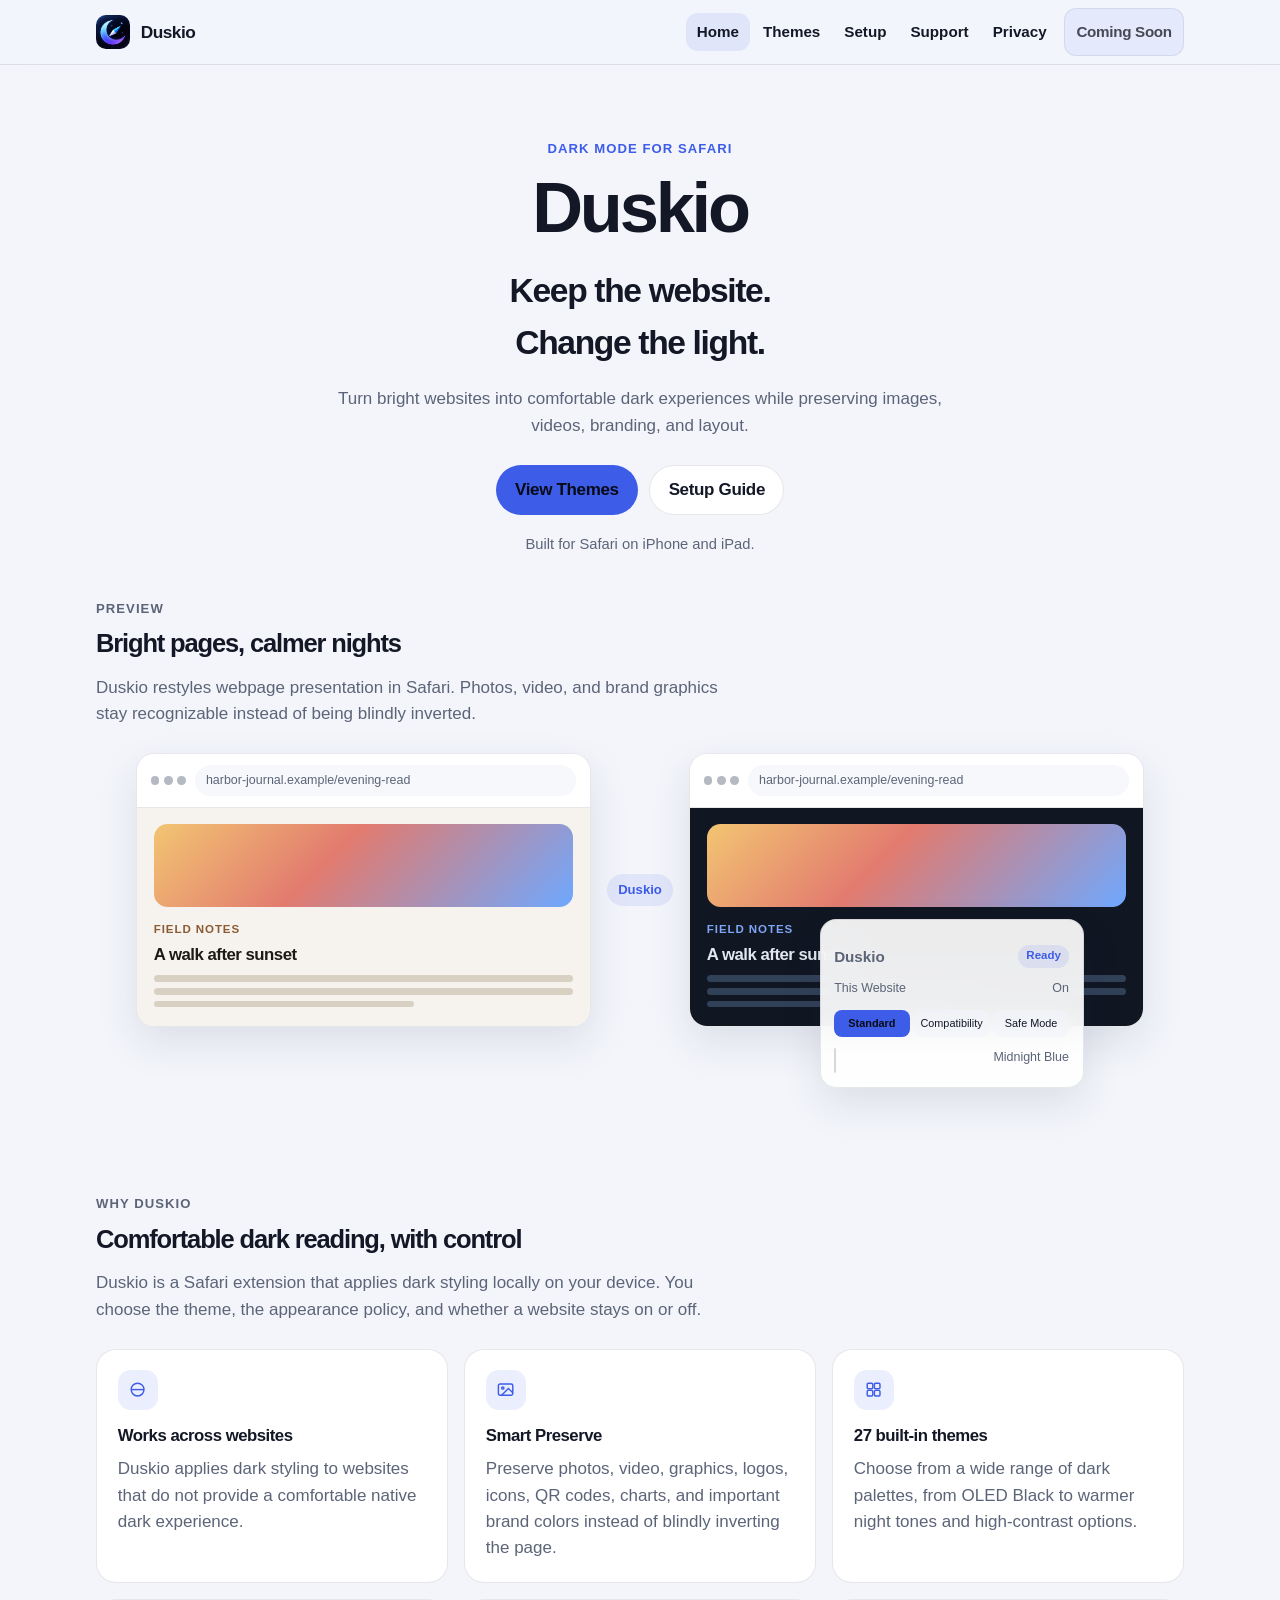
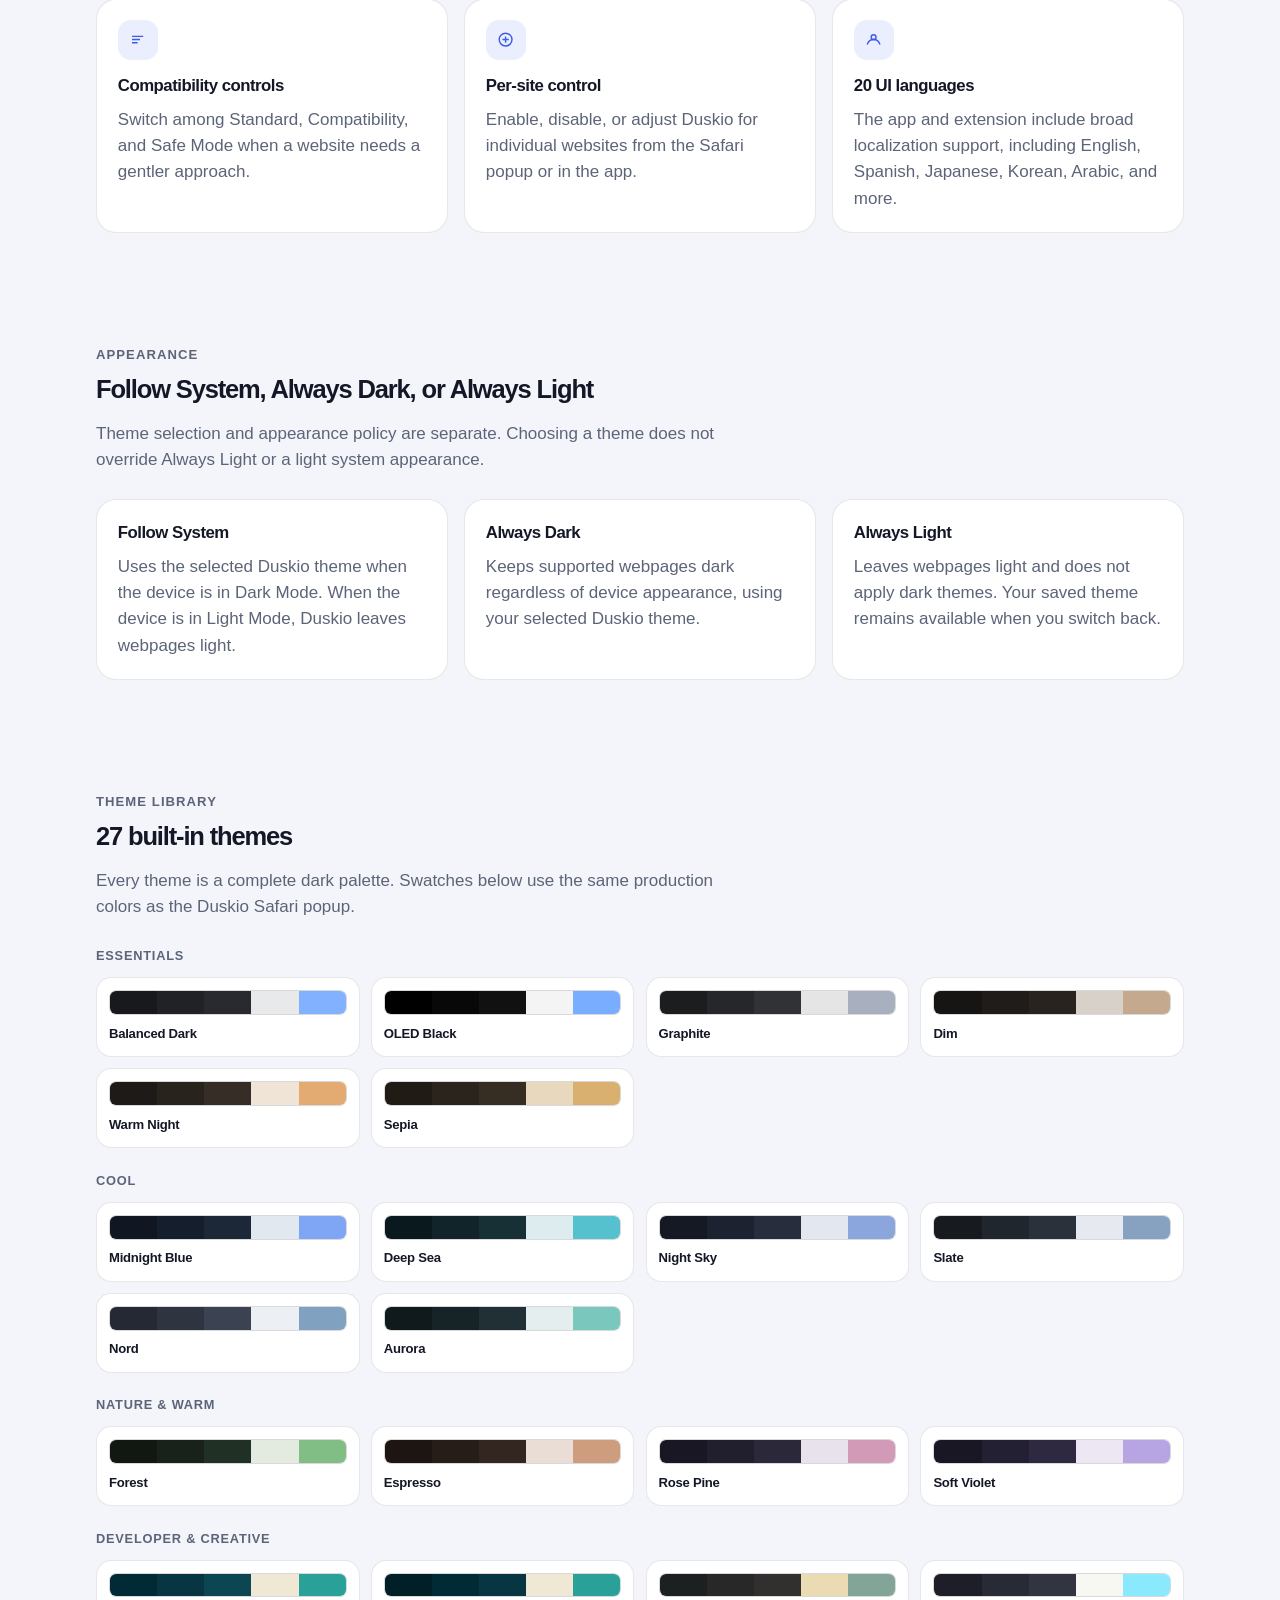
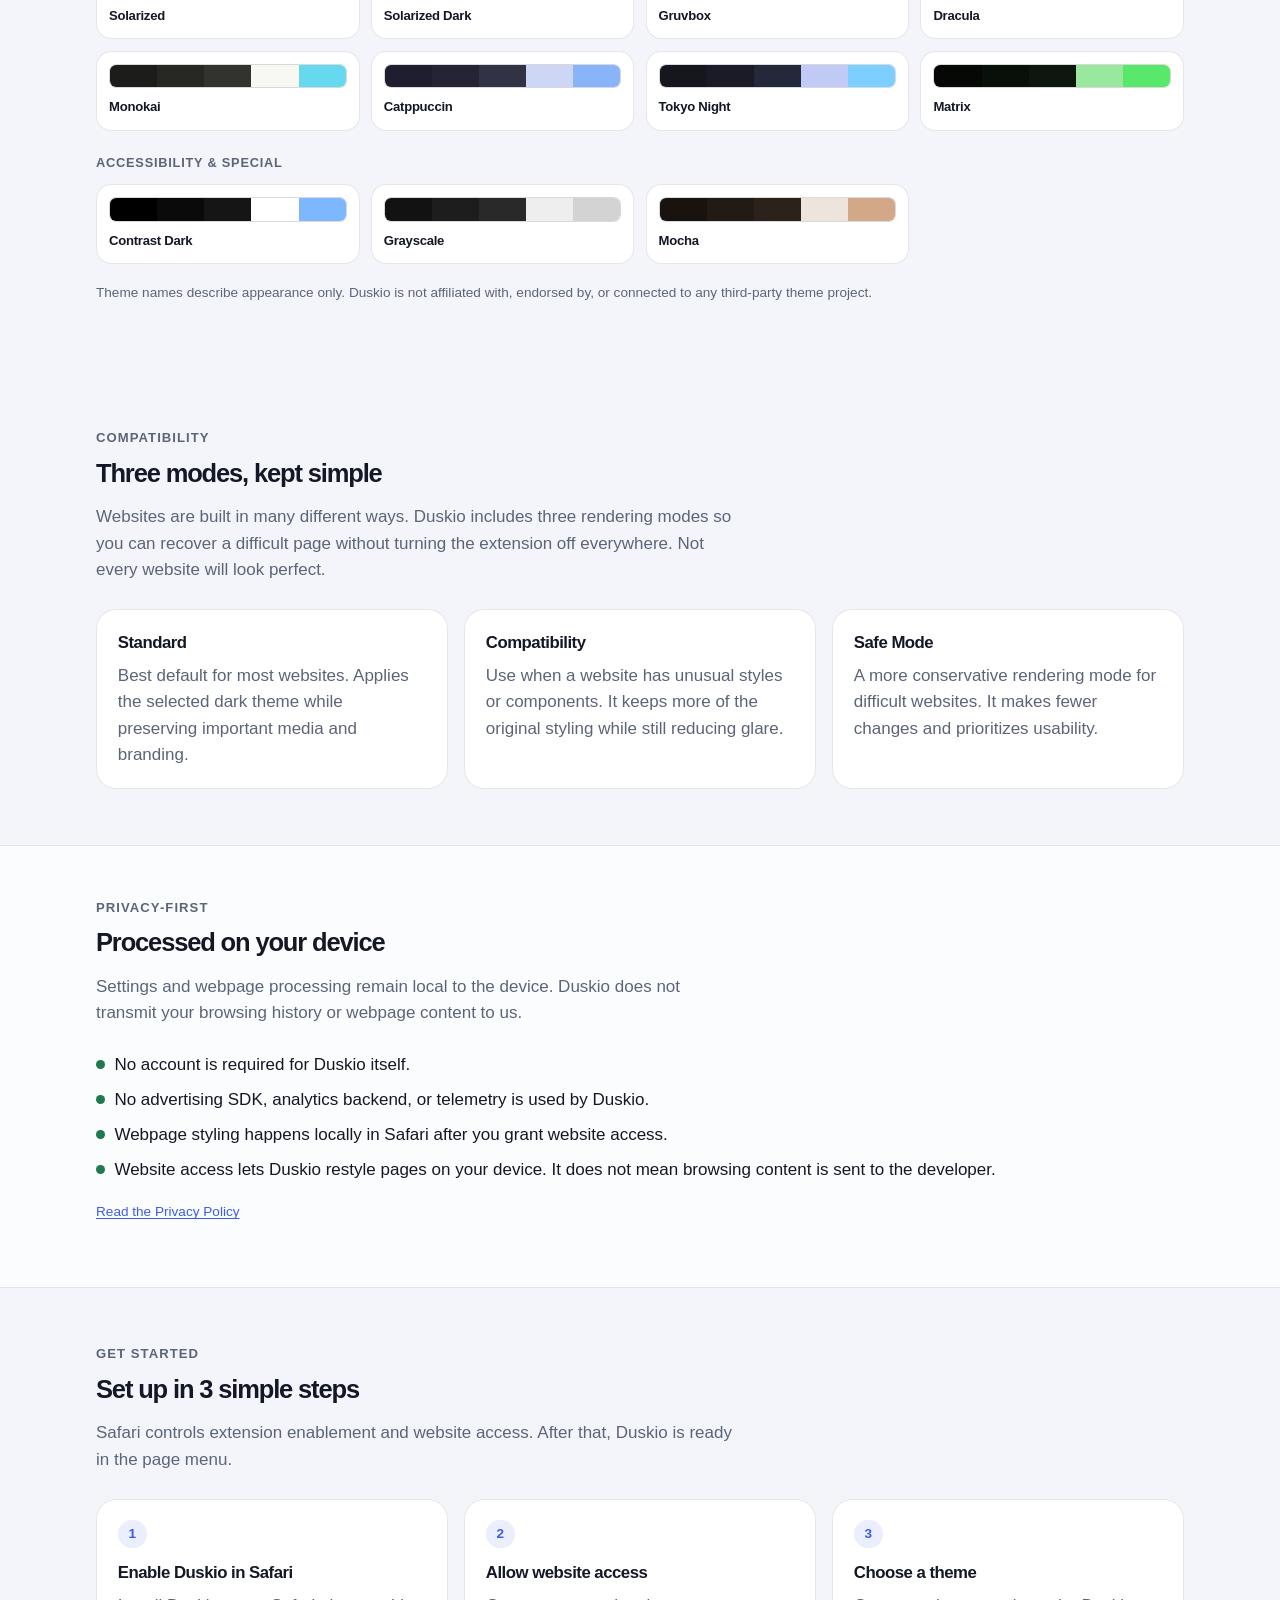
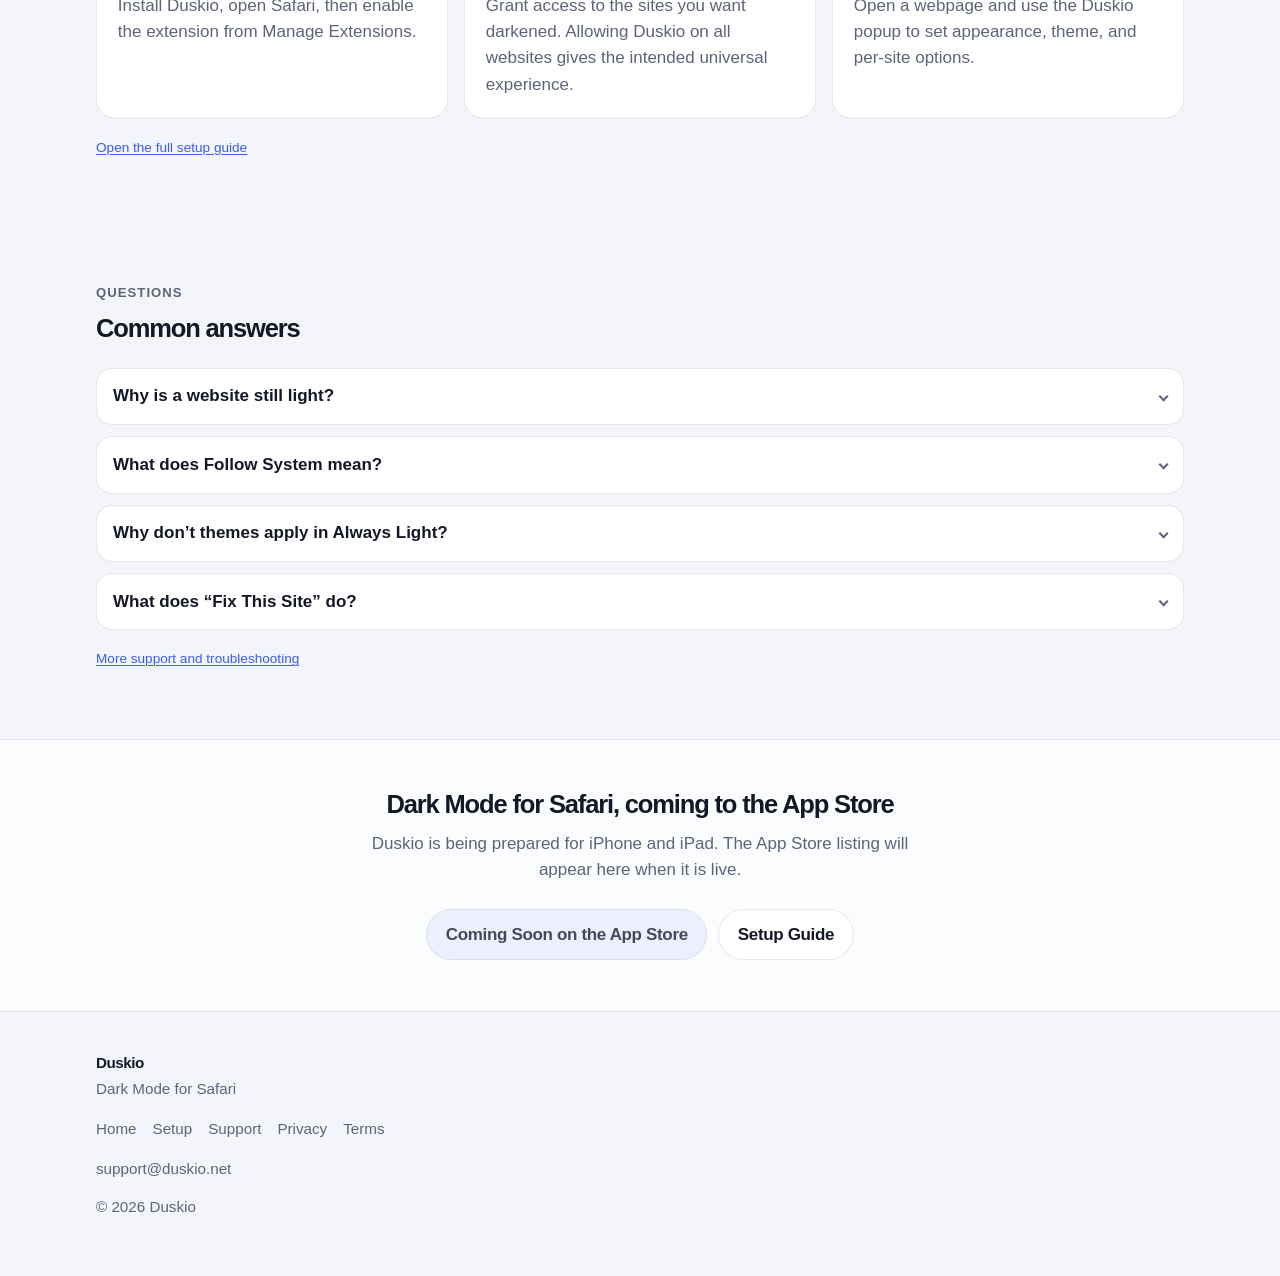
==== index.html @ 2002331a "Add Setup screenshots and finalize Duskio website V1" ====
<!DOCTYPE html>
<html lang="en" dir="ltr">
<head>
  <meta charset="utf-8">
  <meta name="viewport" content="width=device-width, initial-scale=1">
  <title>Duskio – Dark Mode for Safari</title>
  <meta name="description" content="Duskio brings customizable dark mode to Safari with 27 themes, smart media preservation, per-site controls, and privacy-first local processing.">
  <link rel="canonical" href="https://duskio.net/">
  <meta name="color-scheme" content="light dark">
  <meta name="theme-color" content="#080c1a" media="(prefers-color-scheme: dark)">
  <meta name="theme-color" content="#f3f5fb" media="(prefers-color-scheme: light)">
  <meta property="og:locale" content="en_US">
  <meta property="og:type" content="website">
  <meta property="og:site_name" content="Duskio">
  <meta property="og:title" content="Duskio – Dark Mode for Safari">
  <meta property="og:description" content="Duskio brings customizable dark mode to Safari with 27 themes, smart media preservation, per-site controls, and privacy-first local processing.">
  <meta property="og:url" content="https://duskio.net/">
  <meta property="og:image" content="https://duskio.net/assets/app-icon.png">
  <meta name="twitter:card" content="summary">
  <meta name="twitter:title" content="Duskio – Dark Mode for Safari">
  <meta name="twitter:description" content="Customizable dark mode for Safari on iPhone and iPad, with 27 themes and local processing.">
  <meta name="twitter:image" content="https://duskio.net/assets/app-icon.png">
  <link rel="icon" href="/assets/logo-mark.png" type="image/png">
  <link rel="apple-touch-icon" href="/assets/logo-mark.png">
  <link rel="stylesheet" href="/css/main.css">
  <script type="application/ld+json">
  {
    "@context": "https://schema.org",
    "@type": "SoftwareApplication",
    "name": "Duskio",
    "alternateName": "Duskio – Dark Mode for Safari",
    "applicationCategory": "UtilitiesApplication",
    "operatingSystem": "iOS, iPadOS",
    "description": "Duskio brings customizable dark mode to Safari with 27 themes, smart media preservation, per-site controls, and privacy-first local processing.",
    "url": "https://duskio.net/",
    "image": "https://duskio.net/assets/app-icon.png",
    "featureList": [
      "Dark mode for Safari websites",
      "27 built-in themes",
      "Smart Preserve for photos, video, logos, and charts",
      "Standard, Compatibility, and Safe Mode",
      "Per-site controls",
      "Local processing on device"
    ],
    "publisher": {
      "@type": "Organization",
      "name": "Duskio",
      "url": "https://duskio.net/",
      "email": "support@duskio.net"
    }
  }
  </script>
</head>
<body>
  <a class="skip-link" href="#content">Skip to content</a>
  <header class="site-header">
    <div class="wrap header-inner">
      <a class="brand" href="/">
        <img src="/assets/logo-mark.png" width="36" height="36" alt="">
        <span>Duskio</span>
      </a>
      <button class="nav-toggle" type="button" aria-expanded="false" aria-controls="site-nav" aria-label="Open menu">
        <span class="nav-toggle-bars" aria-hidden="true"></span>
      </button>
      <nav id="site-nav" class="site-nav" aria-label="Primary">
        <ul>
          <li><a href="/" aria-current="page">Home</a></li>
          <li><a href="/#themes">Themes</a></li>
          <li><a href="/setup/">Setup</a></li>
          <li><a href="/support/">Support</a></li>
          <li><a href="/privacy/">Privacy</a></li>
        </ul>
        <a class="btn btn-store is-disabled" data-app-store data-store-label="short" aria-disabled="true" tabindex="-1">Coming Soon</a>
      </nav>
    </div>
  </header>

  <main id="content">
    <section class="hero wrap">
      <p class="hero-kicker">Dark Mode for Safari</p>
      <h1>Duskio</h1>
      <p class="brand-line">Keep the website.<br>Change the light.</p>
      <p class="support">Turn bright websites into comfortable dark experiences while preserving images, videos, branding, and layout.</p>
      <div class="hero-actions">
        <a class="btn btn-primary" href="#themes">View Themes</a>
        <a class="btn btn-secondary" href="/setup/">Setup Guide</a>
      </div>
      <p class="hero-note">Built for Safari on iPhone and iPad.</p>
    </section>

    <section class="section visual-section" aria-labelledby="preview-title">
      <div class="wrap">
        <div class="section-copy">
          <p class="eyebrow">Preview</p>
          <h2 id="preview-title">Bright pages, calmer nights</h2>
          <p>Duskio restyles webpage presentation in Safari. Photos, video, and brand graphics stay recognizable instead of being blindly inverted.</p>
        </div>
        <figure>
          <div class="visual-stage">
            <div class="browser is-light" aria-hidden="true">
              <div class="browser-bar">
                <div class="browser-dots"><span></span><span></span><span></span></div>
                <div class="browser-url">harbor-journal.example/evening-read</div>
              </div>
              <div class="article">
                <div class="article-photo"></div>
                <p class="article-kicker">Field notes</p>
                <h3>A walk after sunset</h3>
                <div class="article-line"></div>
                <div class="article-line"></div>
                <div class="article-line short"></div>
              </div>
            </div>
            <div class="visual-arrow" aria-hidden="true"><span>Duskio</span></div>
            <div class="browser is-dark" aria-hidden="true">
              <div class="browser-bar">
                <div class="browser-dots"><span></span><span></span><span></span></div>
                <div class="browser-url">harbor-journal.example/evening-read</div>
              </div>
              <div class="article">
                <div class="article-photo"></div>
                <p class="article-kicker">Field notes</p>
                <h3>A walk after sunset</h3>
                <div class="article-line"></div>
                <div class="article-line"></div>
                <div class="article-line short"></div>
              </div>
            </div>
            <div class="popup-mock" aria-hidden="true">
              <div class="popup-row">
                <h3>Duskio</h3>
                <span class="popup-pill">Ready</span>
              </div>
              <div class="popup-row"><span>This Website</span><span>On</span></div>
              <div class="segment-mock">
                <span class="is-on">Standard</span>
                <span>Compatibility</span>
                <span>Safe Mode</span>
              </div>
              <div class="popup-row">
                <span class="theme-swatch" data-theme="midnightBlue"><span></span><span></span><span></span><span></span><span></span></span>
                <span>Midnight Blue</span>
              </div>
            </div>
          </div>
          <figcaption class="sr-only">Conceptual illustration of a bright article becoming a dark article with Duskio, while a colorful photo stays intact.</figcaption>
        </figure>
      </div>
    </section>

    <section class="section" id="features" aria-labelledby="features-title">
      <div class="wrap">
        <div class="section-copy">
          <p class="eyebrow">Why Duskio</p>
          <h2 id="features-title">Comfortable dark reading, with control</h2>
          <p>Duskio is a Safari extension that applies dark styling locally on your device. You choose the theme, the appearance policy, and whether a website stays on or off.</p>
        </div>
        <div class="feature-grid">
          <article class="feature-card">
            <div class="icon-badge" aria-hidden="true">
              <svg viewBox="0 0 24 24" fill="none" stroke="currentColor" stroke-width="1.8"><circle cx="12" cy="12" r="8"/><path d="M4 12h16"/></svg>
            </div>
            <h3>Works across websites</h3>
            <p>Duskio applies dark styling to websites that do not provide a comfortable native dark experience.</p>
          </article>
          <article class="feature-card">
            <div class="icon-badge" aria-hidden="true">
              <svg viewBox="0 0 24 24" fill="none" stroke="currentColor" stroke-width="1.8"><rect x="3" y="5" width="18" height="14" rx="2"/><circle cx="8.5" cy="10" r="1.4"/><path d="M21 16l-5.5-5.5L7 19"/></svg>
            </div>
            <h3>Smart Preserve</h3>
            <p>Preserve photos, video, graphics, logos, icons, QR codes, charts, and important brand colors instead of blindly inverting the page.</p>
          </article>
          <article class="feature-card">
            <div class="icon-badge" aria-hidden="true">
              <svg viewBox="0 0 24 24" fill="none" stroke="currentColor" stroke-width="1.8"><rect x="4" y="4" width="7" height="7" rx="1.5"/><rect x="13" y="4" width="7" height="7" rx="1.5"/><rect x="4" y="13" width="7" height="7" rx="1.5"/><rect x="13" y="13" width="7" height="7" rx="1.5"/></svg>
            </div>
            <h3>27 built-in themes</h3>
            <p>Choose from a wide range of dark palettes, from OLED Black to warmer night tones and high-contrast options.</p>
          </article>
          <article class="feature-card">
            <div class="icon-badge" aria-hidden="true">
              <svg viewBox="0 0 24 24" fill="none" stroke="currentColor" stroke-width="1.8"><path d="M5 8h14M5 12h10M5 16h7"/></svg>
            </div>
            <h3>Compatibility controls</h3>
            <p>Switch among Standard, Compatibility, and Safe Mode when a website needs a gentler approach.</p>
          </article>
          <article class="feature-card">
            <div class="icon-badge" aria-hidden="true">
              <svg viewBox="0 0 24 24" fill="none" stroke="currentColor" stroke-width="1.8"><circle cx="12" cy="12" r="8"/><path d="M12 8v8M8 12h8"/></svg>
            </div>
            <h3>Per-site control</h3>
            <p>Enable, disable, or adjust Duskio for individual websites from the Safari popup or in the app.</p>
          </article>
          <article class="feature-card">
            <div class="icon-badge" aria-hidden="true">
              <svg viewBox="0 0 24 24" fill="none" stroke="currentColor" stroke-width="1.8"><path d="M4 18c3-8 13-8 16 0"/><circle cx="12" cy="9" r="3"/></svg>
            </div>
            <h3>20 UI languages</h3>
            <p>The app and extension include broad localization support, including English, Spanish, Japanese, Korean, Arabic, and more.</p>
          </article>
        </div>
      </div>
    </section>

    <section class="section" id="appearance" aria-labelledby="appearance-title">
      <div class="wrap">
        <div class="section-copy">
          <p class="eyebrow">Appearance</p>
          <h2 id="appearance-title">Follow System, Always Dark, or Always Light</h2>
          <p>Theme selection and appearance policy are separate. Choosing a theme does not override Always Light or a light system appearance.</p>
        </div>
        <div class="mode-grid">
          <article class="mode-card">
            <h3>Follow System</h3>
            <p>Uses the selected Duskio theme when the device is in Dark Mode. When the device is in Light Mode, Duskio leaves webpages light.</p>
          </article>
          <article class="mode-card">
            <h3>Always Dark</h3>
            <p>Keeps supported webpages dark regardless of device appearance, using your selected Duskio theme.</p>
          </article>
          <article class="mode-card">
            <h3>Always Light</h3>
            <p>Leaves webpages light and does not apply dark themes. Your saved theme remains available when you switch back.</p>
          </article>
        </div>
      </div>
    </section>

    <section class="section" id="themes" aria-labelledby="themes-title">
      <div class="wrap">
        <div class="section-copy">
          <p class="eyebrow">Theme library</p>
          <h2 id="themes-title">27 built-in themes</h2>
          <p>Every theme is a complete dark palette. Swatches below use the same production colors as the Duskio Safari popup.</p>
        </div>

        <div class="theme-group">
          <h3 class="theme-group-title">Essentials</h3>
          <ul class="theme-grid">
            <li class="theme-card" data-theme="balanced"><div class="theme-swatch" aria-hidden="true"><span></span><span></span><span></span><span></span><span></span></div><p class="theme-name">Balanced Dark</p></li>
            <li class="theme-card" data-theme="oledBlack"><div class="theme-swatch" aria-hidden="true"><span></span><span></span><span></span><span></span><span></span></div><p class="theme-name">OLED Black</p></li>
            <li class="theme-card" data-theme="graphite"><div class="theme-swatch" aria-hidden="true"><span></span><span></span><span></span><span></span><span></span></div><p class="theme-name">Graphite</p></li>
            <li class="theme-card" data-theme="dim"><div class="theme-swatch" aria-hidden="true"><span></span><span></span><span></span><span></span><span></span></div><p class="theme-name">Dim</p></li>
            <li class="theme-card" data-theme="warm"><div class="theme-swatch" aria-hidden="true"><span></span><span></span><span></span><span></span><span></span></div><p class="theme-name">Warm Night</p></li>
            <li class="theme-card" data-theme="sepia"><div class="theme-swatch" aria-hidden="true"><span></span><span></span><span></span><span></span><span></span></div><p class="theme-name">Sepia</p></li>
          </ul>
        </div>

        <div class="theme-group">
          <h3 class="theme-group-title">Cool</h3>
          <ul class="theme-grid">
            <li class="theme-card" data-theme="midnightBlue"><div class="theme-swatch" aria-hidden="true"><span></span><span></span><span></span><span></span><span></span></div><p class="theme-name">Midnight Blue</p></li>
            <li class="theme-card" data-theme="deepSea"><div class="theme-swatch" aria-hidden="true"><span></span><span></span><span></span><span></span><span></span></div><p class="theme-name">Deep Sea</p></li>
            <li class="theme-card" data-theme="nightSky"><div class="theme-swatch" aria-hidden="true"><span></span><span></span><span></span><span></span><span></span></div><p class="theme-name">Night Sky</p></li>
            <li class="theme-card" data-theme="slate"><div class="theme-swatch" aria-hidden="true"><span></span><span></span><span></span><span></span><span></span></div><p class="theme-name">Slate</p></li>
            <li class="theme-card" data-theme="nord"><div class="theme-swatch" aria-hidden="true"><span></span><span></span><span></span><span></span><span></span></div><p class="theme-name">Nord</p></li>
            <li class="theme-card" data-theme="aurora"><div class="theme-swatch" aria-hidden="true"><span></span><span></span><span></span><span></span><span></span></div><p class="theme-name">Aurora</p></li>
          </ul>
        </div>

        <div class="theme-group">
          <h3 class="theme-group-title">Nature &amp; Warm</h3>
          <ul class="theme-grid">
            <li class="theme-card" data-theme="forest"><div class="theme-swatch" aria-hidden="true"><span></span><span></span><span></span><span></span><span></span></div><p class="theme-name">Forest</p></li>
            <li class="theme-card" data-theme="espresso"><div class="theme-swatch" aria-hidden="true"><span></span><span></span><span></span><span></span><span></span></div><p class="theme-name">Espresso</p></li>
            <li class="theme-card" data-theme="rosePine"><div class="theme-swatch" aria-hidden="true"><span></span><span></span><span></span><span></span><span></span></div><p class="theme-name">Rose Pine</p></li>
            <li class="theme-card" data-theme="softViolet"><div class="theme-swatch" aria-hidden="true"><span></span><span></span><span></span><span></span><span></span></div><p class="theme-name">Soft Violet</p></li>
          </ul>
        </div>

        <div class="theme-group">
          <h3 class="theme-group-title">Developer &amp; Creative</h3>
          <ul class="theme-grid">
            <li class="theme-card" data-theme="solarized"><div class="theme-swatch" aria-hidden="true"><span></span><span></span><span></span><span></span><span></span></div><p class="theme-name">Solarized</p></li>
            <li class="theme-card" data-theme="solarizedDark"><div class="theme-swatch" aria-hidden="true"><span></span><span></span><span></span><span></span><span></span></div><p class="theme-name">Solarized Dark</p></li>
            <li class="theme-card" data-theme="gruvbox"><div class="theme-swatch" aria-hidden="true"><span></span><span></span><span></span><span></span><span></span></div><p class="theme-name">Gruvbox</p></li>
            <li class="theme-card" data-theme="dracula"><div class="theme-swatch" aria-hidden="true"><span></span><span></span><span></span><span></span><span></span></div><p class="theme-name">Dracula</p></li>
            <li class="theme-card" data-theme="monokai"><div class="theme-swatch" aria-hidden="true"><span></span><span></span><span></span><span></span><span></span></div><p class="theme-name">Monokai</p></li>
            <li class="theme-card" data-theme="catppuccin"><div class="theme-swatch" aria-hidden="true"><span></span><span></span><span></span><span></span><span></span></div><p class="theme-name">Catppuccin</p></li>
            <li class="theme-card" data-theme="tokyoNight"><div class="theme-swatch" aria-hidden="true"><span></span><span></span><span></span><span></span><span></span></div><p class="theme-name">Tokyo Night</p></li>
            <li class="theme-card" data-theme="matrix"><div class="theme-swatch" aria-hidden="true"><span></span><span></span><span></span><span></span><span></span></div><p class="theme-name">Matrix</p></li>
          </ul>
        </div>

        <div class="theme-group">
          <h3 class="theme-group-title">Accessibility &amp; Special</h3>
          <ul class="theme-grid">
            <li class="theme-card" data-theme="contrastDark"><div class="theme-swatch" aria-hidden="true"><span></span><span></span><span></span><span></span><span></span></div><p class="theme-name">Contrast Dark</p></li>
            <li class="theme-card" data-theme="grayscale"><div class="theme-swatch" aria-hidden="true"><span></span><span></span><span></span><span></span><span></span></div><p class="theme-name">Grayscale</p></li>
            <li class="theme-card" data-theme="mocha"><div class="theme-swatch" aria-hidden="true"><span></span><span></span><span></span><span></span><span></span></div><p class="theme-name">Mocha</p></li>
          </ul>
        </div>
        <p class="fine-print">Theme names describe appearance only. Duskio is not affiliated with, endorsed by, or connected to any third-party theme project.</p>
      </div>
    </section>

    <section class="section" id="compatibility" aria-labelledby="compat-title">
      <div class="wrap">
        <div class="section-copy">
          <p class="eyebrow">Compatibility</p>
          <h2 id="compat-title">Three modes, kept simple</h2>
          <p>Websites are built in many different ways. Duskio includes three rendering modes so you can recover a difficult page without turning the extension off everywhere. Not every website will look perfect.</p>
        </div>
        <div class="mode-grid">
          <article class="mode-card">
            <h3>Standard</h3>
            <p>Best default for most websites. Applies the selected dark theme while preserving important media and branding.</p>
          </article>
          <article class="mode-card">
            <h3>Compatibility</h3>
            <p>Use when a website has unusual styles or components. It keeps more of the original styling while still reducing glare.</p>
          </article>
          <article class="mode-card">
            <h3>Safe Mode</h3>
            <p>A more conservative rendering mode for difficult websites. It makes fewer changes and prioritizes usability.</p>
          </article>
        </div>
      </div>
    </section>

    <section class="privacy-band" id="privacy-first" aria-labelledby="privacy-title">
      <div class="wrap">
        <div class="section-copy">
          <p class="eyebrow">Privacy-first</p>
          <h2 id="privacy-title">Processed on your device</h2>
          <p>Settings and webpage processing remain local to the device. Duskio does not transmit your browsing history or webpage content to us.</p>
        </div>
        <ul class="checklist">
          <li>No account is required for Duskio itself.</li>
          <li>No advertising SDK, analytics backend, or telemetry is used by Duskio.</li>
          <li>Webpage styling happens locally in Safari after you grant website access.</li>
          <li>Website access lets Duskio restyle pages on your device. It does not mean browsing content is sent to the developer.</li>
        </ul>
        <p class="fine-print"><a href="/privacy/">Read the Privacy Policy</a></p>
      </div>
    </section>

    <section class="section" id="setup" aria-labelledby="setup-title">
      <div class="wrap">
        <div class="section-copy">
          <p class="eyebrow">Get started</p>
          <h2 id="setup-title">Set up in 3 simple steps</h2>
          <p>Safari controls extension enablement and website access. After that, Duskio is ready in the page menu.</p>
        </div>
        <div class="step-grid">
          <article class="step-card">
            <span class="step-num">1</span>
            <h3>Enable Duskio in Safari</h3>
            <p>Install Duskio, open Safari, then enable the extension from Manage Extensions.</p>
          </article>
          <article class="step-card">
            <span class="step-num">2</span>
            <h3>Allow website access</h3>
            <p>Grant access to the sites you want darkened. Allowing Duskio on all websites gives the intended universal experience.</p>
          </article>
          <article class="step-card">
            <span class="step-num">3</span>
            <h3>Choose a theme</h3>
            <p>Open a webpage and use the Duskio popup to set appearance, theme, and per-site options.</p>
          </article>
        </div>
        <p class="fine-print"><a href="/setup/">Open the full setup guide</a></p>
      </div>
    </section>

    <section class="section" id="faq" aria-labelledby="faq-title">
      <div class="wrap">
        <div class="section-copy">
          <p class="eyebrow">Questions</p>
          <h2 id="faq-title">Common answers</h2>
        </div>
        <div class="faq-list">
          <details>
            <summary>Why is a website still light?</summary>
            <p>Confirm Duskio is enabled, website access is granted, This Website is on, and Appearance is not set to Always Light. If the device is in Light Mode and Follow System is selected, Duskio will not darken pages. Then reload the page.</p>
          </details>
          <details>
            <summary>What does Follow System mean?</summary>
            <p>Follow System uses the selected Duskio theme when the device is in Dark Mode. It leaves webpages light when the device is in Light Mode.</p>
          </details>
          <details>
            <summary>Why don’t themes apply in Always Light?</summary>
            <p>Always Light leaves webpages light and does not apply dark themes. Your theme stays saved for when you choose Follow System or Always Dark.</p>
          </details>
          <details>
            <summary>What does “Fix This Site” do?</summary>
            <p>It helps recover a page that looks wrong. Choose the issue you see, then try Compatibility, Safe Mode, turn Duskio off for that site, or restore Standard. The choice stays on your device.</p>
          </details>
        </div>
        <p class="fine-print"><a href="/support/">More support and troubleshooting</a></p>
      </div>
    </section>

    <section class="cta-band" aria-labelledby="cta-title">
      <div class="wrap">
        <h2 id="cta-title">Dark Mode for Safari, coming to the App Store</h2>
        <p>Duskio is being prepared for iPhone and iPad. The App Store listing will appear here when it is live.</p>
        <div class="cta-actions">
          <a class="btn btn-store is-disabled" data-app-store aria-disabled="true" tabindex="-1">Coming Soon on the App Store</a>
          <a class="btn btn-secondary" href="/setup/">Setup Guide</a>
        </div>
      </div>
    </section>
  </main>

  <footer class="site-footer">
    <div class="wrap">
      <div class="footer-brand">Duskio</div>
      <p class="footer-tag">Dark Mode for Safari</p>
      <nav class="footer-nav" aria-label="Footer">
        <a href="/">Home</a>
        <a href="/setup/">Setup</a>
        <a href="/support/">Support</a>
        <a href="/privacy/">Privacy</a>
        <a href="/terms/">Terms</a>
      </nav>
      <p><a href="mailto:support@duskio.net">support@duskio.net</a></p>
      <p>© 2026 Duskio</p>
    </div>
  </footer>
  <script src="/js/main.js"></script>
</body>
</html>
---- css/main.css ----
/* Duskio website – system fonts, local assets only */

:root {
  color-scheme: dark;
  --page: #080c1a;
  --surface: #12192c;
  --surface-elevated: #1b2440;
  --text-primary: #eef1f8;
  --text-secondary: #9aa6c3;
  --border: rgba(186, 200, 232, 0.12);
  --accent: #8fb4ff;
  --accent-soft: rgba(143, 180, 255, 0.14);
  --accent-strong: #c5d6ff;
  --glow: rgba(92, 122, 255, 0.22);
  --ok: #86d4a8;
  --shadow: 0 20px 50px rgba(0, 0, 0, 0.32);
  --radius: 1.25rem;
  --radius-sm: 0.8rem;
  --wrap: 68rem;
  --header-h: 4rem;
  --font: -apple-system, BlinkMacSystemFont, "SF Pro Display", "SF Pro Text", "Segoe UI", sans-serif;
}

@media (prefers-color-scheme: light) {
  :root {
    color-scheme: light;
    --page: #f3f5fb;
    --surface: #ffffff;
    --surface-elevated: #ffffff;
    --text-primary: #141826;
    --text-secondary: #5c6478;
    --border: rgba(20, 24, 38, 0.1);
    --accent: #3d5ce8;
    --accent-soft: rgba(61, 92, 232, 0.1);
    --accent-strong: #2c46c4;
    --glow: rgba(61, 92, 232, 0.12);
    --ok: #1f7a4d;
    --shadow: 0 16px 40px rgba(28, 36, 68, 0.1);
  }
}

*,
*::before,
*::after {
  box-sizing: border-box;
}

html {
  scroll-behavior: smooth;
  overflow-x: hidden;
}

html:focus-within {
  scroll-behavior: smooth;
}

body {
  margin: 0;
  min-height: 100vh;
  font-family: var(--font);
  font-size: 1.0625rem;
  line-height: 1.55;
  color: var(--text-primary);
  background:
    radial-gradient(70rem 32rem at 50% -12%, var(--glow), transparent 58%),
    var(--page);
  -webkit-font-smoothing: antialiased;
  text-rendering: optimizeLegibility;
}

img {
  max-width: 100%;
  height: auto;
  display: block;
}

a {
  color: var(--accent);
  text-decoration-thickness: 1px;
  text-underline-offset: 0.16em;
}

a:hover {
  color: var(--accent-strong);
}

:focus-visible {
  outline: 2px solid var(--accent);
  outline-offset: 3px;
}

.skip-link {
  position: absolute;
  inset-inline-start: 1rem;
  top: -5rem;
  z-index: 80;
  padding: 0.7rem 1rem;
  border-radius: 999px;
  background: var(--surface-elevated);
  color: var(--text-primary);
  font-weight: 650;
}

.skip-link:focus {
  top: 0.75rem;
}

.sr-only {
  position: absolute;
  width: 1px;
  height: 1px;
  padding: 0;
  margin: -1px;
  overflow: hidden;
  clip: rect(0, 0, 0, 0);
  white-space: nowrap;
  border: 0;
}

.wrap {
  width: min(calc(100% - 2.5rem), var(--wrap));
  margin-inline: auto;
}

.site-header {
  position: sticky;
  top: 0;
  z-index: 50;
  min-height: var(--header-h);
  border-bottom: 1px solid var(--border);
  background: color-mix(in srgb, var(--page) 78%, transparent);
  backdrop-filter: saturate(1.4) blur(18px);
  -webkit-backdrop-filter: saturate(1.4) blur(18px);
}

.header-inner {
  display: flex;
  align-items: center;
  justify-content: space-between;
  gap: 0.75rem;
  min-height: var(--header-h);
}

.brand {
  display: inline-flex;
  align-items: center;
  gap: 0.65rem;
  color: var(--text-primary);
  text-decoration: none;
  font-weight: 700;
  letter-spacing: -0.03em;
  font-size: 1.08rem;
}

.brand img {
  width: 2.15rem;
  height: 2.15rem;
  border-radius: 0.62rem;
}

.nav-toggle {
  width: 2.75rem;
  height: 2.75rem;
  display: inline-flex;
  align-items: center;
  justify-content: center;
  border: 1px solid var(--border);
  border-radius: 0.85rem;
  background: var(--surface);
  color: var(--text-primary);
  cursor: pointer;
}

.nav-toggle-bars,
.nav-toggle-bars::before,
.nav-toggle-bars::after {
  display: block;
  width: 1.1rem;
  height: 2px;
  border-radius: 1px;
  background: currentColor;
}

.nav-toggle-bars {
  position: relative;
}

.nav-toggle-bars::before,
.nav-toggle-bars::after {
  content: "";
  position: absolute;
  inset-inline-start: 0;
}

.nav-toggle-bars::before { top: -5px; }
.nav-toggle-bars::after { top: 5px; }

.nav-toggle[aria-expanded="true"] .nav-toggle-bars {
  background: transparent;
}

.nav-toggle[aria-expanded="true"] .nav-toggle-bars::before {
  top: 0;
  transform: rotate(45deg);
}

.nav-toggle[aria-expanded="true"] .nav-toggle-bars::after {
  top: 0;
  transform: rotate(-45deg);
}

.site-nav {
  display: none;
  flex-direction: column;
  gap: 0.35rem;
  position: absolute;
  inset-inline: 0;
  top: var(--header-h);
  padding: 0.85rem 1.25rem 1.25rem;
  border-bottom: 1px solid var(--border);
  background: var(--page);
}

.site-nav.is-open {
  display: flex;
}

.site-nav ul {
  list-style: none;
  margin: 0;
  padding: 0;
  display: flex;
  flex-direction: column;
}

.site-nav a {
  display: flex;
  align-items: center;
  min-height: 2.75rem;
  padding-inline: 0.7rem;
  border-radius: 0.75rem;
  color: var(--text-primary);
  text-decoration: none;
  font-weight: 600;
}

.site-nav a[aria-current="page"],
.site-nav a:hover {
  background: var(--accent-soft);
}

body.nav-open {
  overflow: hidden;
}

.btn {
  display: inline-flex;
  align-items: center;
  justify-content: center;
  min-height: 2.75rem;
  padding: 0.7rem 1.15rem;
  border-radius: 999px;
  border: 1px solid transparent;
  font: inherit;
  font-weight: 650;
  letter-spacing: -0.02em;
  text-decoration: none;
  cursor: pointer;
}

.btn-primary {
  color: #070b16;
  background: var(--accent);
}

.btn-primary:hover {
  color: #070b16;
  filter: brightness(1.06);
}

.btn-secondary {
  color: var(--text-primary);
  background: var(--surface);
  border-color: var(--border);
}

.btn-secondary:hover {
  color: var(--text-primary);
  background: var(--surface-elevated);
}

.btn-store {
  color: var(--text-primary);
  background: var(--accent-soft);
  border-color: var(--border);
}

.btn-store.is-disabled {
  cursor: default;
  opacity: 0.78;
  pointer-events: none;
  user-select: none;
}

.hero {
  padding: 3.2rem 0 2.2rem;
  text-align: center;
}

.hero-kicker,
.eyebrow {
  margin: 0 0 0.7rem;
  color: var(--accent);
  font-size: 0.82rem;
  font-weight: 700;
  letter-spacing: 0.08em;
  text-transform: uppercase;
}

.hero h1,
.page-hero h1,
.section-copy h2,
.cta-band h2 {
  margin: 0;
  letter-spacing: -0.045em;
  line-height: 1.08;
  font-weight: 750;
}

.hero h1 {
  font-size: clamp(2.4rem, 8vw, 4.4rem);
}

.hero .lede {
  margin: 0.85rem 0 0;
  font-size: clamp(1.15rem, 3vw, 1.55rem);
  font-weight: 650;
  letter-spacing: -0.03em;
}

.hero .brand-line {
  margin: 1.15rem 0 0;
  font-size: clamp(1.35rem, 4vw, 2.1rem);
  font-weight: 650;
  letter-spacing: -0.04em;
}

.hero .support {
  max-width: 38rem;
  margin: 1.1rem auto 0;
  color: var(--text-secondary);
}

.hero-actions,
.cta-actions {
  display: flex;
  flex-wrap: wrap;
  justify-content: center;
  gap: 0.7rem;
  margin-top: 1.6rem;
}

.hero-note {
  margin: 1.1rem 0 0;
  color: var(--text-secondary);
  font-size: 0.92rem;
}

.section,
.page-hero,
#themes,
#features,
#appearance,
#compatibility,
#privacy-first,
#setup,
#faq {
  scroll-margin-top: calc(var(--header-h) + 0.75rem);
}

.section {
  padding: 3.5rem 0;
}

.section-copy {
  max-width: 40rem;
  margin-bottom: 1.6rem;
}

.section-copy p,
.lede-secondary {
  color: var(--text-secondary);
}

.grid-2,
.grid-3,
.feature-grid,
.mode-grid,
.step-grid {
  display: grid;
  gap: 1rem;
  grid-template-columns: minmax(0, 1fr);
}

.feature-card,
.mode-card,
.step-card,
.theme-card,
.contact-card {
  min-width: 0;
  width: 100%;
}

.card,
.feature-card,
.mode-card,
.step-card,
.contact-card {
  background: var(--surface);
  border: 1px solid var(--border);
  border-radius: var(--radius);
  padding: 1.25rem 1.3rem;
}

.feature-card h3,
.mode-card h3,
.step-card h3,
.theme-group-title {
  margin: 0;
  font-size: 1.05rem;
  letter-spacing: -0.03em;
}

.feature-card p,
.mode-card p,
.step-card p {
  margin: 0.45rem 0 0;
  color: var(--text-secondary);
}

.icon-badge {
  width: 2.5rem;
  height: 2.5rem;
  display: inline-flex;
  align-items: center;
  justify-content: center;
  margin-bottom: 0.85rem;
  border-radius: 0.8rem;
  background: var(--accent-soft);
  color: var(--accent);
}

.icon-badge svg {
  width: 1.2rem;
  height: 1.2rem;
}

.visual-section {
  padding-top: 0.5rem;
}

.visual-stage {
  position: relative;
  display: grid;
  gap: 1rem;
}

.browser {
  overflow: hidden;
  border: 1px solid var(--border);
  border-radius: 1.15rem;
  box-shadow: var(--shadow);
  background: var(--surface-elevated);
}

.browser-bar {
  display: flex;
  align-items: center;
  gap: 0.55rem;
  padding: 0.7rem 0.85rem;
  border-bottom: 1px solid var(--border);
  background: color-mix(in srgb, var(--surface) 80%, transparent);
}

.browser-dots {
  display: flex;
  gap: 0.28rem;
}

.browser-dots span {
  width: 0.55rem;
  height: 0.55rem;
  border-radius: 50%;
  background: color-mix(in srgb, var(--text-secondary) 45%, transparent);
}

.browser-url {
  flex: 1;
  min-width: 0;
  padding: 0.35rem 0.7rem;
  border-radius: 999px;
  background: color-mix(in srgb, var(--page) 70%, var(--surface));
  color: var(--text-secondary);
  font-size: 0.78rem;
  white-space: nowrap;
  overflow: hidden;
  text-overflow: ellipsis;
}

.article {
  padding: 1rem 1.05rem 1.15rem;
}

.article-photo {
  height: 5.2rem;
  margin-bottom: 0.85rem;
  border-radius: 0.85rem;
  background:
    linear-gradient(135deg, #f2c572 0%, #e27b6f 42%, #6ea8ff 100%);
}

.article-kicker {
  margin: 0;
  font-size: 0.72rem;
  letter-spacing: 0.08em;
  text-transform: uppercase;
  font-weight: 700;
}

.article h3 {
  margin: 0.2rem 0 0.45rem;
  font-size: 1.05rem;
  letter-spacing: -0.03em;
}

.article-line {
  height: 0.42rem;
  margin-top: 0.38rem;
  border-radius: 99px;
}

.browser.is-light .article {
  background: #f6f3ee;
  color: #1d1a16;
}

.browser.is-light .article-kicker { color: #8a5a32; }
.browser.is-light .article-line { background: #d9d0c4; }
.browser.is-light .article-line.short { width: 62%; }

.browser.is-dark .article {
  background: #101622;
  color: #e2e8f0;
}

.browser.is-dark .article-kicker { color: #7fa6f5; }
.browser.is-dark .article-line { background: #314158; }
.browser.is-dark .article-line.short { width: 62%; }

.visual-arrow {
  display: flex;
  align-items: center;
  justify-content: center;
  gap: 0.4rem;
  color: var(--text-secondary);
  font-size: 0.82rem;
  font-weight: 700;
}

.visual-arrow span {
  display: inline-flex;
  align-items: center;
  min-height: 2rem;
  padding: 0.2rem 0.7rem;
  border-radius: 999px;
  background: var(--accent-soft);
  color: var(--accent);
}

.popup-mock {
  display: none;
}

.theme-group {
  margin-top: 1.4rem;
}

.theme-group-title {
  margin-bottom: 0.7rem;
  color: var(--text-secondary);
  font-size: 0.8rem;
  font-weight: 700;
  letter-spacing: 0.06em;
  text-transform: uppercase;
}

.theme-grid {
  display: grid;
  grid-template-columns: repeat(2, minmax(0, 1fr));
  gap: 0.7rem;
  margin: 0;
  padding: 0;
  list-style: none;
}

.theme-card {
  min-width: 0;
  padding: 0.75rem;
  border: 1px solid var(--border);
  border-radius: 0.95rem;
  background: var(--surface);
}

.theme-swatch {
  display: flex;
  height: 1.55rem;
  overflow: hidden;
  border-radius: 0.45rem;
  border: 1px solid color-mix(in srgb, var(--text-primary) 16%, transparent);
}

.theme-swatch span {
  flex: 1;
  min-width: 0;
  display: block;
}

.theme-swatch span:nth-child(1) { background: var(--s1); }
.theme-swatch span:nth-child(2) { background: var(--s2); }
.theme-swatch span:nth-child(3) { background: var(--s3); }
.theme-swatch span:nth-child(4) { background: var(--s4); }
.theme-swatch span:nth-child(5) { background: var(--s5); }

.theme-name {
  margin: 0.55rem 0 0;
  font-size: 0.82rem;
  font-weight: 650;
  letter-spacing: -0.02em;
}

.fine-print {
  margin-top: 1.1rem;
  color: var(--text-secondary);
  font-size: 0.85rem;
}

.privacy-band,
.cta-band {
  border-block: 1px solid var(--border);
  background: color-mix(in srgb, var(--surface) 72%, transparent);
}

.privacy-band .wrap,
.cta-band .wrap {
  padding-block: 3.2rem;
}

.checklist {
  margin: 1rem 0 0;
  padding: 0;
  list-style: none;
  display: grid;
  gap: 0.55rem;
}

.checklist li {
  display: flex;
  gap: 0.6rem;
  align-items: flex-start;
}

.checklist li::before {
  content: "";
  flex: none;
  width: 0.55rem;
  height: 0.55rem;
  margin-top: 0.5rem;
  border-radius: 50%;
  background: var(--ok);
}

.step-card .step-num {
  display: inline-flex;
  align-items: center;
  justify-content: center;
  width: 1.8rem;
  height: 1.8rem;
  margin-bottom: 0.7rem;
  border-radius: 999px;
  background: var(--accent-soft);
  color: var(--accent);
  font-size: 0.85rem;
  font-weight: 700;
}

.faq-list {
  display: grid;
  gap: 0.7rem;
}

.faq-list details {
  border: 1px solid var(--border);
  border-radius: 1rem;
  background: var(--surface);
  padding: 0.15rem 1rem;
}

.faq-list summary {
  display: flex;
  align-items: center;
  justify-content: space-between;
  gap: 1rem;
  min-height: 3.15rem;
  cursor: pointer;
  font-weight: 650;
  list-style: none;
}

.faq-list summary::-webkit-details-marker {
  display: none;
}

.faq-list summary::after {
  content: "";
  flex: none;
  width: 0.45rem;
  height: 0.45rem;
  border-right: 2px solid var(--text-secondary);
  border-bottom: 2px solid var(--text-secondary);
  transform: rotate(45deg);
}

.faq-list details[open] summary::after {
  transform: rotate(225deg);
}

.faq-list details p {
  margin: 0 0 1rem;
  color: var(--text-secondary);
}

.cta-band {
  text-align: center;
}

.cta-band p {
  max-width: 36rem;
  margin: 0.8rem auto 0;
  color: var(--text-secondary);
}

.site-footer {
  padding: 2.4rem 0 2.6rem;
  color: var(--text-secondary);
  font-size: 0.95rem;
}

.footer-brand {
  color: var(--text-primary);
  font-weight: 750;
  letter-spacing: -0.03em;
}

.footer-tag {
  margin: 0.2rem 0 1rem;
}

.footer-nav {
  display: flex;
  flex-wrap: wrap;
  gap: 0.35rem 1rem;
  margin-bottom: 1rem;
}

.footer-nav a,
.site-footer a {
  color: var(--text-secondary);
  text-decoration: none;
}

.footer-nav a:hover,
.site-footer a:hover {
  color: var(--text-primary);
}

.page-hero {
  padding: 2.4rem 0 1.2rem;
}

.page-hero h1 {
  font-size: clamp(1.9rem, 6vw, 3rem);
}

.page-hero p {
  max-width: 40rem;
  color: var(--text-secondary);
}

.prose {
  max-width: 42rem;
  padding-bottom: 3.2rem;
}

.prose h2 {
  margin: 2rem 0 0.7rem;
  font-size: 1.25rem;
  letter-spacing: -0.03em;
}

.prose p,
.prose li {
  color: var(--text-secondary);
}

.prose ul,
.prose ol {
  padding-inline-start: 1.2rem;
}

.meta {
  color: var(--text-secondary);
  font-size: 0.92rem;
}

.setup-list {
  list-style: none;
  margin: 0 0 1.5rem;
  padding: 0;
}

.setup-step {
  display: grid;
  gap: 0.9rem;
  margin: 0 0 1.2rem;
  padding: 1.2rem;
  border: 1px solid var(--border);
  border-radius: var(--radius);
  background: var(--surface);
}

.setup-step h2 {
  margin: 0;
  font-size: 1.05rem;
}

.setup-step p {
  margin: 0;
  color: var(--text-secondary);
}

.setup-shot {
  margin: 0;
  min-width: 0;
}

.setup-shot a {
  display: block;
  max-width: min(100%, 22rem);
  margin-inline: auto;
  overflow: hidden;
  border: 1px solid var(--border);
  border-radius: 1.15rem;
  background: var(--page);
  text-decoration: none;
}

.setup-shot img {
  display: block;
  width: 100%;
  height: auto;
  max-width: 100%;
  object-fit: contain;
  object-position: center top;
  background: var(--page);
}

.setup-shot figcaption {
  margin-top: 0.55rem;
  color: var(--text-secondary);
  font-size: 0.82rem;
  text-align: center;
}

.troubleshoot {
  display: grid;
  gap: 0.65rem;
  margin: 0;
  padding: 0;
  list-style: none;
}

.troubleshoot li {
  padding: 0.95rem 1rem;
  border-radius: 1rem;
  border: 1px solid var(--border);
  background: var(--surface);
}

.contact-card h2 {
  margin: 0 0 0.5rem;
}

.notice {
  padding: 0.9rem 1rem;
  border-radius: 0.9rem;
  background: var(--accent-soft);
  color: var(--text-primary);
}

.error-page {
  min-height: calc(100vh - 16rem);
  display: grid;
  align-content: center;
  text-align: center;
  padding: 3rem 0;
}

.error-page h1 {
  margin: 0;
  font-size: clamp(2rem, 7vw, 3.4rem);
  letter-spacing: -0.045em;
}

/* Production theme swatches copied from engine/theme.js */
[data-theme="balanced"] { --s1: #18191c; --s2: #202226; --s3: #282a2f; --s4: #e8e9eb; --s5: #82b1ff; }
[data-theme="oledBlack"] { --s1: #000000; --s2: #080808; --s3: #111111; --s4: #f4f4f5; --s5: #79adff; }
[data-theme="graphite"] { --s1: #1c1d1f; --s2: #26272a; --s3: #303236; --s4: #e5e5e6; --s5: #a8b0c0; }
[data-theme="dim"] { --s1: #171514; --s2: #201c1a; --s3: #292320; --s4: #d8d1c9; --s5: #c4a98e; }
[data-theme="warm"] { --s1: #1e1a17; --s2: #29231e; --s3: #352d26; --s4: #f0e4d6; --s5: #e3aa72; }
[data-theme="sepia"] { --s1: #211b15; --s2: #2b241c; --s3: #362d23; --s4: #e7d8be; --s5: #dab071; }
[data-theme="midnightBlue"] { --s1: #101622; --s2: #151e2d; --s3: #1c2738; --s4: #e2e8f0; --s5: #7fa6f5; }
[data-theme="deepSea"] { --s1: #09191d; --s2: #102429; --s3: #173036; --s4: #dcecef; --s5: #55c1cf; }
[data-theme="nightSky"] { --s1: #151923; --s2: #1d2230; --s3: #272d3d; --s4: #e3e7ef; --s5: #8ba5dd; }
[data-theme="slate"] { --s1: #171b20; --s2: #20262d; --s3: #2a313a; --s4: #e6eaf0; --s5: #87a2c1; }
[data-theme="nord"] { --s1: #242933; --s2: #2e3440; --s3: #3b4252; --s4: #eceff4; --s5: #81a1c1; }
[data-theme="aurora"] { --s1: #101a1c; --s2: #172427; --s3: #203035; --s4: #e5eeee; --s5: #79c7bd; }
[data-theme="forest"] { --s1: #101811; --s2: #18221a; --s3: #213025; --s4: #e3ebe1; --s5: #81be86; }
[data-theme="espresso"] { --s1: #1c1512; --s2: #271d18; --s3: #332620; --s4: #e9ddd5; --s5: #ce9d7e; }
[data-theme="rosePine"] { --s1: #191724; --s2: #211f2d; --s3: #2b2839; --s4: #e8e2ec; --s5: #d29ab7; }
[data-theme="softViolet"] { --s1: #191724; --s2: #242033; --s3: #2e2940; --s4: #ece7f3; --s5: #b7a4e3; }
[data-theme="solarized"] { --s1: #002b36; --s2: #073642; --s3: #0d4653; --s4: #eee8d5; --s5: #2aa198; }
[data-theme="solarizedDark"] { --s1: #001f27; --s2: #002b36; --s3: #073642; --s4: #eee8d5; --s5: #2aa198; }
[data-theme="gruvbox"] { --s1: #1d2021; --s2: #282828; --s3: #32302f; --s4: #ebdbb2; --s5: #83a598; }
[data-theme="dracula"] { --s1: #1d1e28; --s2: #282a36; --s3: #323441; --s4: #f8f8f2; --s5: #8be9fd; }
[data-theme="monokai"] { --s1: #1c1d1a; --s2: #272822; --s3: #32332c; --s4: #f8f8f2; --s5: #66d9ef; }
[data-theme="catppuccin"] { --s1: #1e1e2e; --s2: #242435; --s3: #313244; --s4: #cdd6f4; --s5: #89b4fa; }
[data-theme="tokyoNight"] { --s1: #16161e; --s2: #1a1b26; --s3: #24283b; --s4: #c0caf5; --s5: #7dcfff; }
[data-theme="matrix"] { --s1: #050805; --s2: #09100a; --s3: #0d170f; --s4: #9ae89e; --s5: #59e96a; }
[data-theme="contrastDark"] { --s1: #000000; --s2: #0a0a0a; --s3: #151515; --s4: #ffffff; --s5: #7db7ff; }
[data-theme="grayscale"] { --s1: #121212; --s2: #1d1d1d; --s3: #292929; --s4: #eeeeee; --s5: #d3d3d3; }
[data-theme="mocha"] { --s1: #18130f; --s2: #211a15; --s3: #2c221c; --s4: #eee4dc; --s5: #d3a889; }

@media (min-width: 640px) {
  .feature-grid,
  .step-grid,
  .grid-2 {
    grid-template-columns: repeat(2, minmax(0, 1fr));
  }

  .theme-grid {
    grid-template-columns: repeat(3, minmax(0, 1fr));
  }

  .setup-step {
    grid-template-columns: minmax(0, 1.15fr) minmax(0, 0.85fr);
    align-items: start;
  }
}

@media (min-width: 880px) {
  .nav-toggle {
    display: none;
  }

  .site-nav,
  .site-nav.is-open {
    display: flex;
    flex-direction: row;
    align-items: center;
    position: static;
    padding: 0;
    border: 0;
    background: transparent;
    gap: 0.4rem;
  }

  .site-nav ul {
    flex-direction: row;
    align-items: center;
    gap: 0.1rem;
  }

  .site-nav a {
    min-height: 2.4rem;
    font-size: 0.95rem;
  }

  body.nav-open {
    overflow: auto;
  }

  .mode-grid,
  .step-grid,
  .grid-3 {
    grid-template-columns: repeat(3, minmax(0, 1fr));
  }

  .visual-stage {
    grid-template-columns: 1fr auto 1fr;
    align-items: center;
    padding-bottom: 2.4rem;
  }

  .visual-arrow {
    writing-mode: horizontal-tb;
    flex-direction: column;
  }

  .popup-mock {
    display: block;
    position: absolute;
    inset-inline-end: 6%;
    bottom: -1.4rem;
    width: 16.5rem;
    padding: 0.85rem;
    border: 1px solid var(--border);
    border-radius: 1rem;
    background: color-mix(in srgb, var(--surface-elevated) 92%, transparent);
    box-shadow: var(--shadow);
    backdrop-filter: blur(16px);
  }

  .popup-mock h3 {
    margin: 0;
    font-size: 0.95rem;
  }

  .popup-row {
    display: flex;
    justify-content: space-between;
    gap: 0.5rem;
    margin-top: 0.7rem;
    color: var(--text-secondary);
    font-size: 0.78rem;
  }

  .popup-pill {
    display: inline-flex;
    align-items: center;
    min-height: 1.4rem;
    padding: 0 0.5rem;
    border-radius: 999px;
    background: var(--accent-soft);
    color: var(--accent);
    font-weight: 700;
    font-size: 0.72rem;
  }

  .segment-mock {
    display: grid;
    grid-template-columns: repeat(3, minmax(0, 1fr));
    gap: 0.25rem;
    margin-top: 0.7rem;
  }

  .segment-mock span {
    min-height: 1.7rem;
    display: flex;
    align-items: center;
    justify-content: center;
    border-radius: 0.5rem;
    font-size: 0.68rem;
    background: color-mix(in srgb, var(--page) 55%, transparent);
  }

  .segment-mock span.is-on {
    background: var(--accent);
    color: #070b16;
    font-weight: 700;
  }
}

@media (min-width: 960px) {
  .theme-grid {
    grid-template-columns: repeat(4, minmax(0, 1fr));
  }

  .hero {
    padding-top: 4.6rem;
  }

  .feature-grid {
    grid-template-columns: repeat(2, minmax(0, 1fr));
  }
}

@media (min-width: 1100px) {
  .feature-grid {
    grid-template-columns: repeat(3, minmax(0, 1fr));
  }
}

@media (prefers-reduced-motion: reduce) {
  html {
    scroll-behavior: auto;
  }

  *,
  *::before,
  *::after {
    animation-duration: 0.01ms !important;
    animation-iteration-count: 1 !important;
    transition-duration: 0.01ms !important;
  }
}
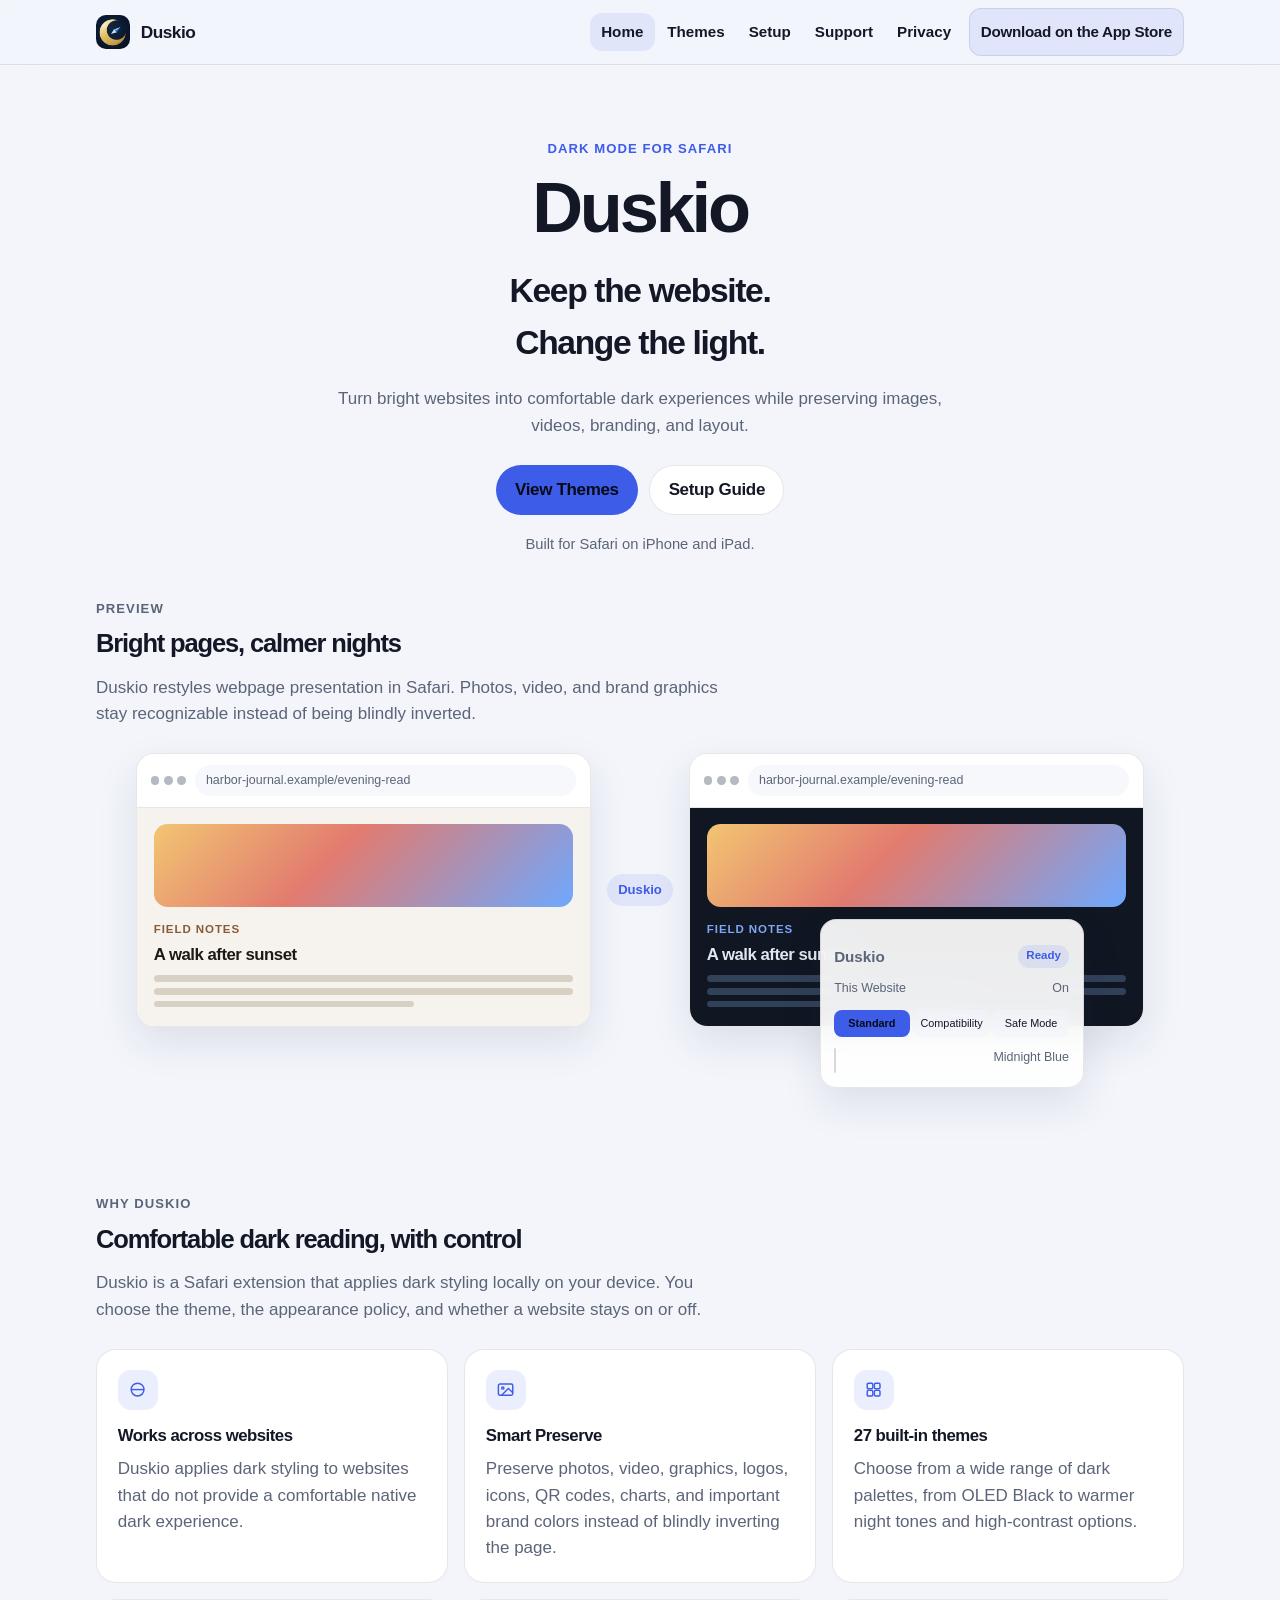
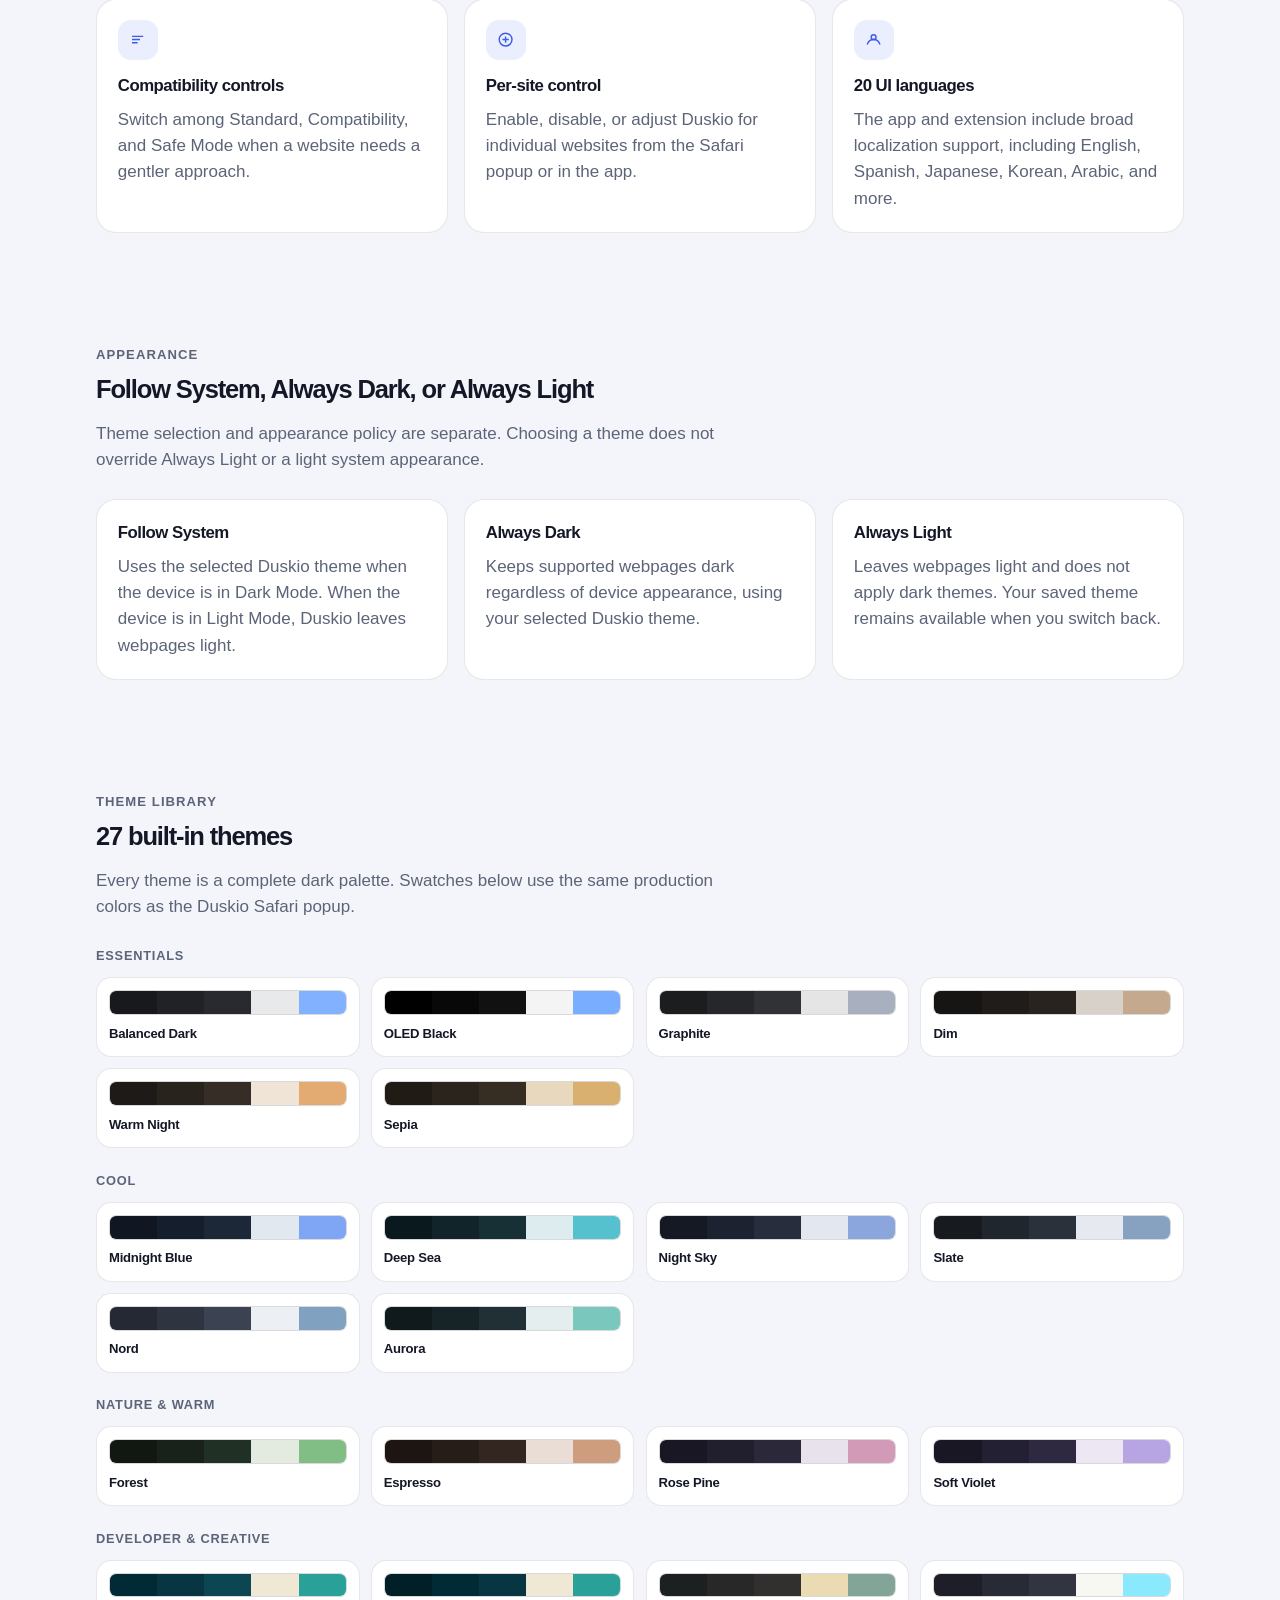
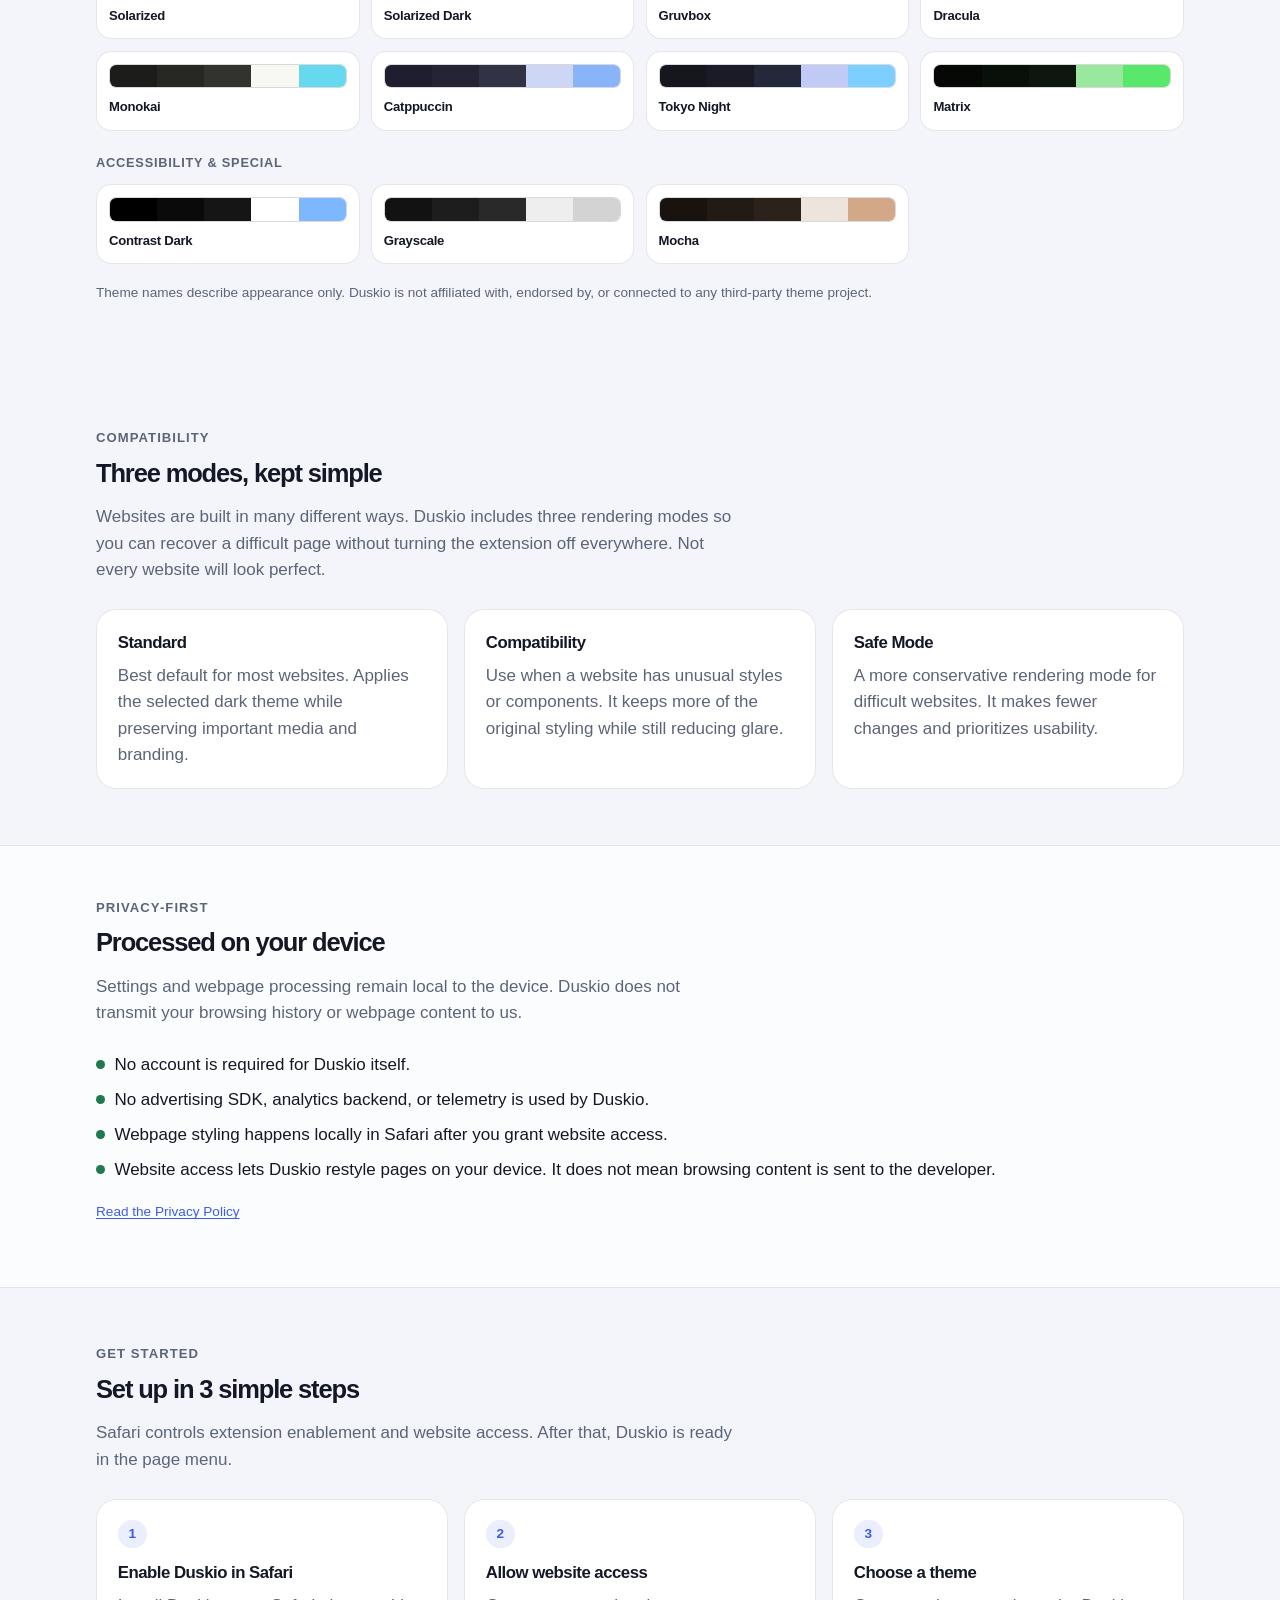
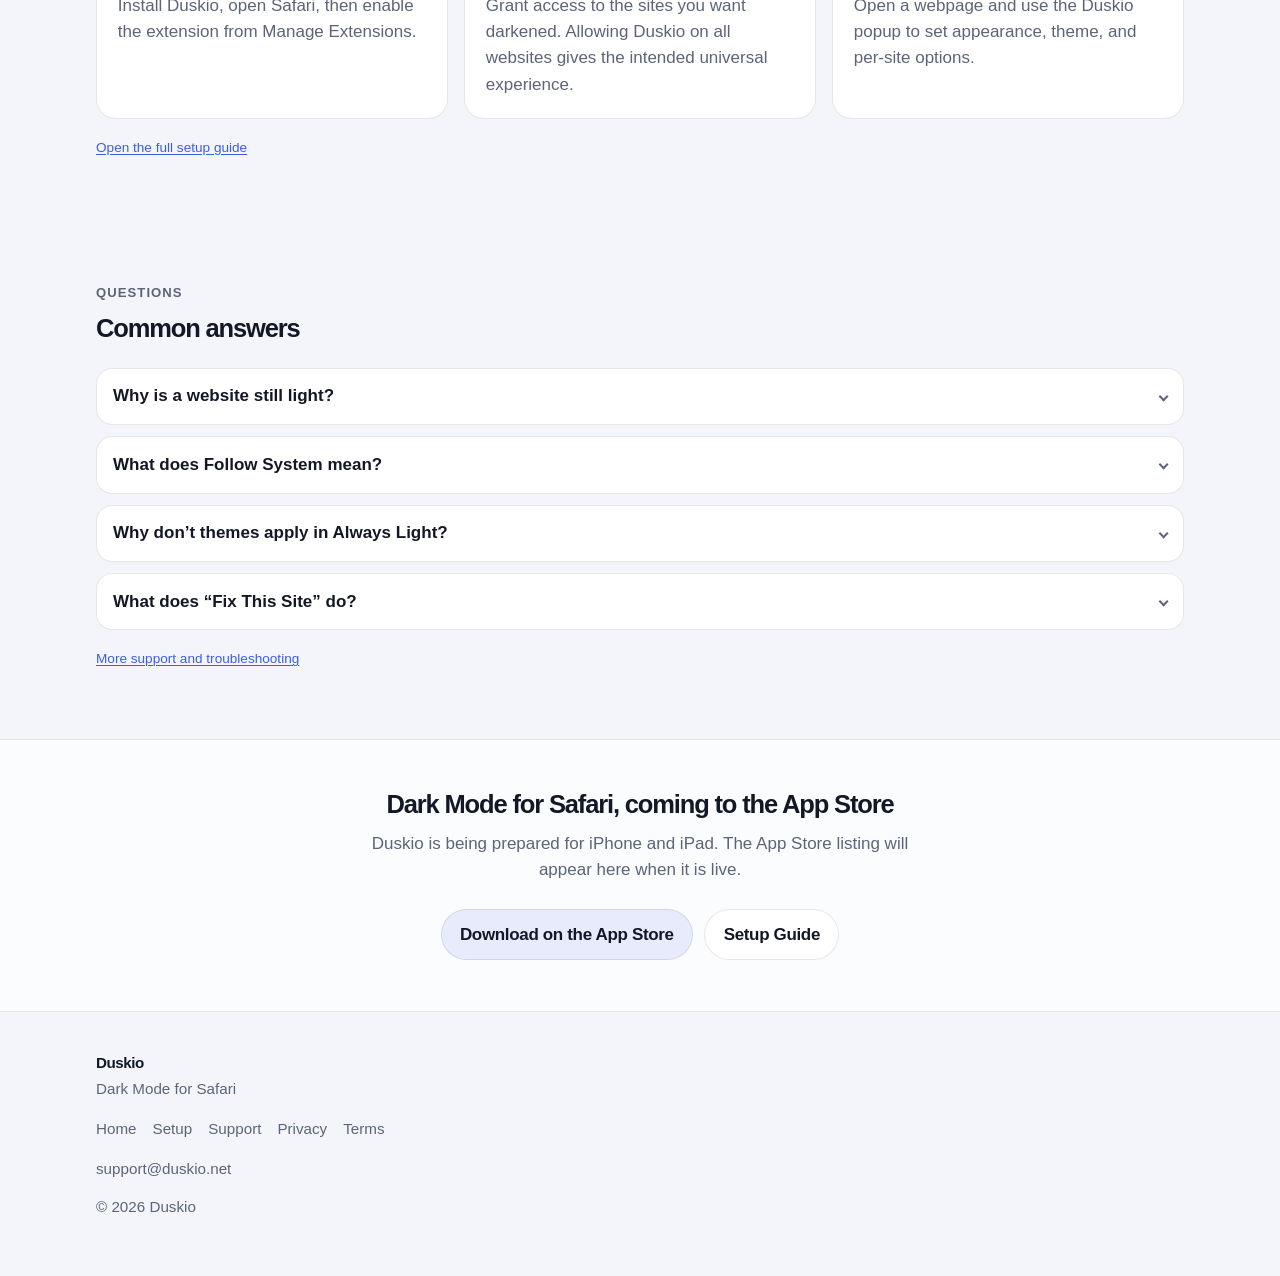
==== commit 2ed8376d: "feat(website): integrate G1 gold branding and refine setup localization Co-authored-by: Cursor <curs" ====
--- a/index.html
+++ b/index.html
@@ -20,8 +20,10 @@
   <meta name="twitter:title" content="Duskio – Dark Mode for Safari">
   <meta name="twitter:description" content="Customizable dark mode for Safari on iPhone and iPad, with 27 themes and local processing.">
   <meta name="twitter:image" content="https://duskio.net/assets/app-icon.png">
-  <link rel="icon" href="/assets/logo-mark.png" type="image/png">
-  <link rel="apple-touch-icon" href="/assets/logo-mark.png">
+  <link rel="icon" href="/assets/favicon-32.png" type="image/png" sizes="32x32">
+  <link rel="icon" href="/assets/favicon-16.png" type="image/png" sizes="16x16">
+  <link rel="icon" href="/assets/logo-mark.png" type="image/png" sizes="256x256">
+  <link rel="apple-touch-icon" href="/assets/apple-touch-icon.png">
   <link rel="stylesheet" href="/css/main.css">
   <script type="application/ld+json">
   {
